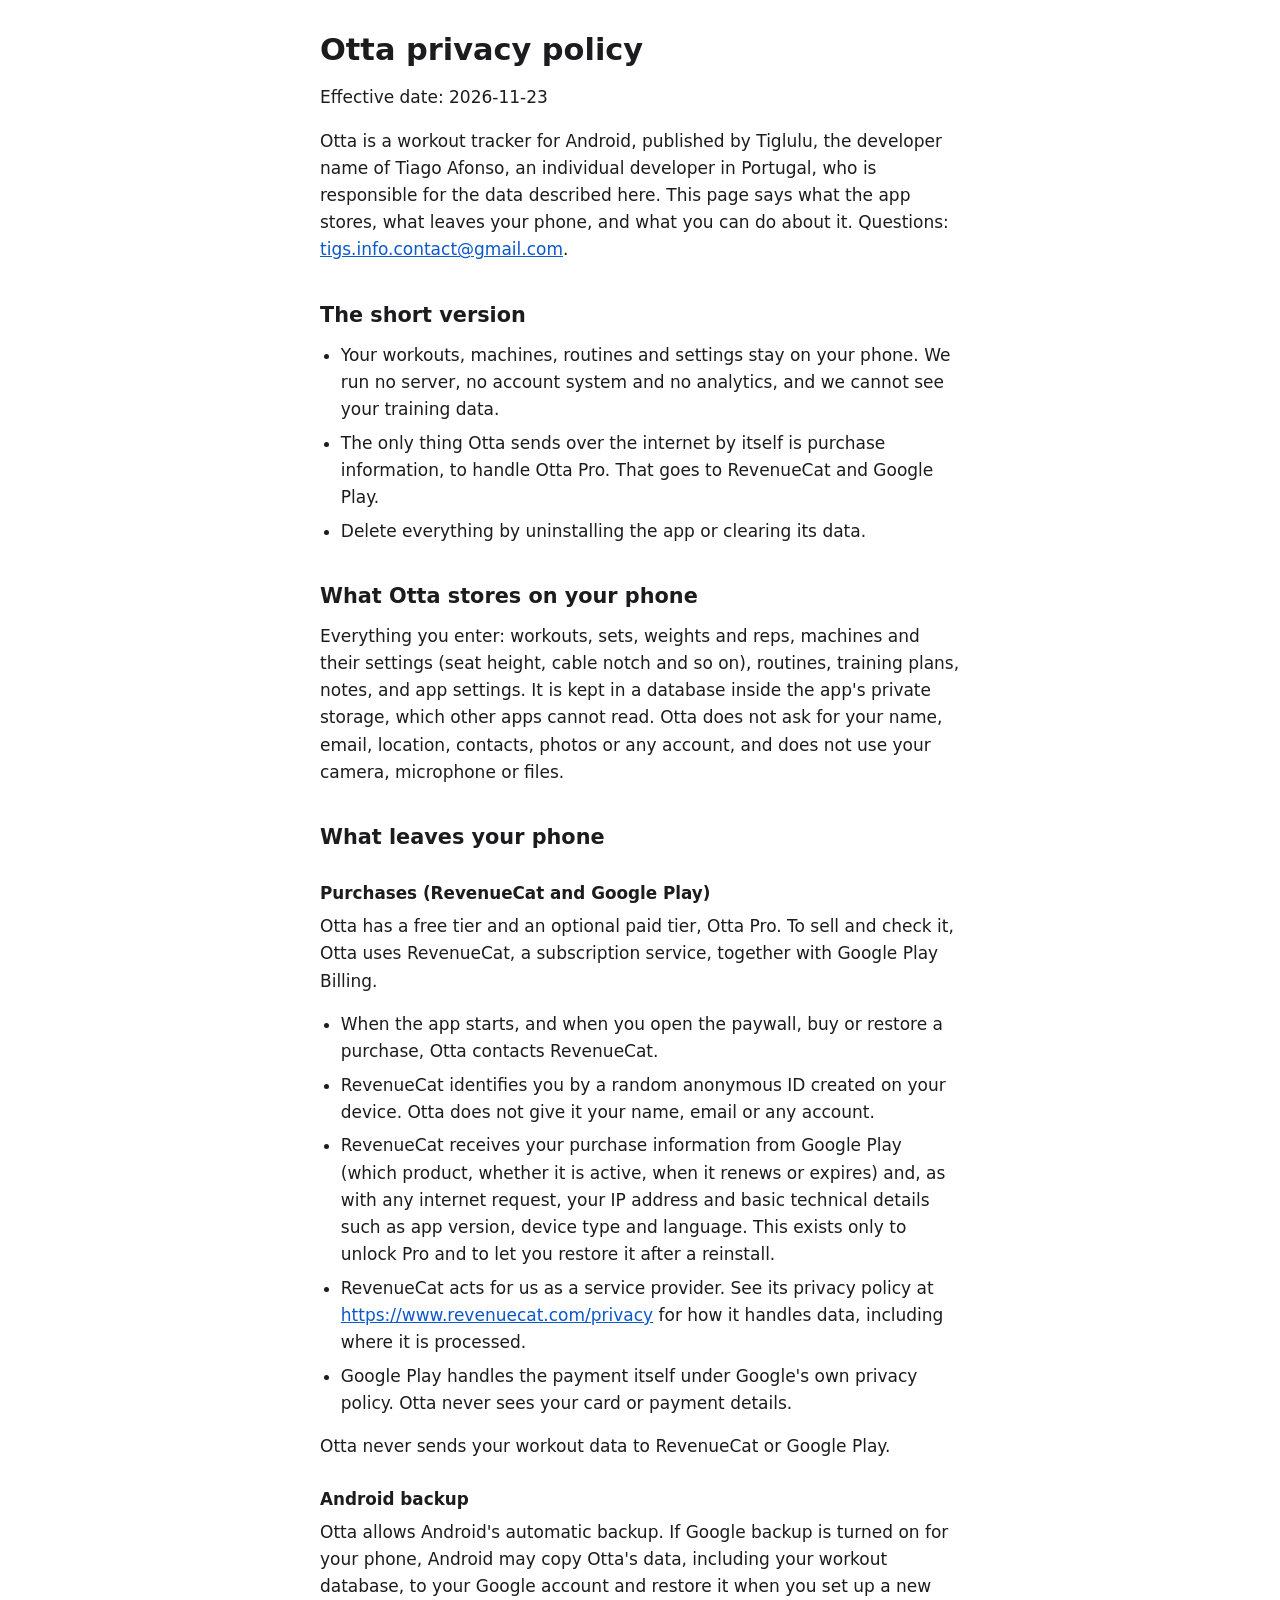
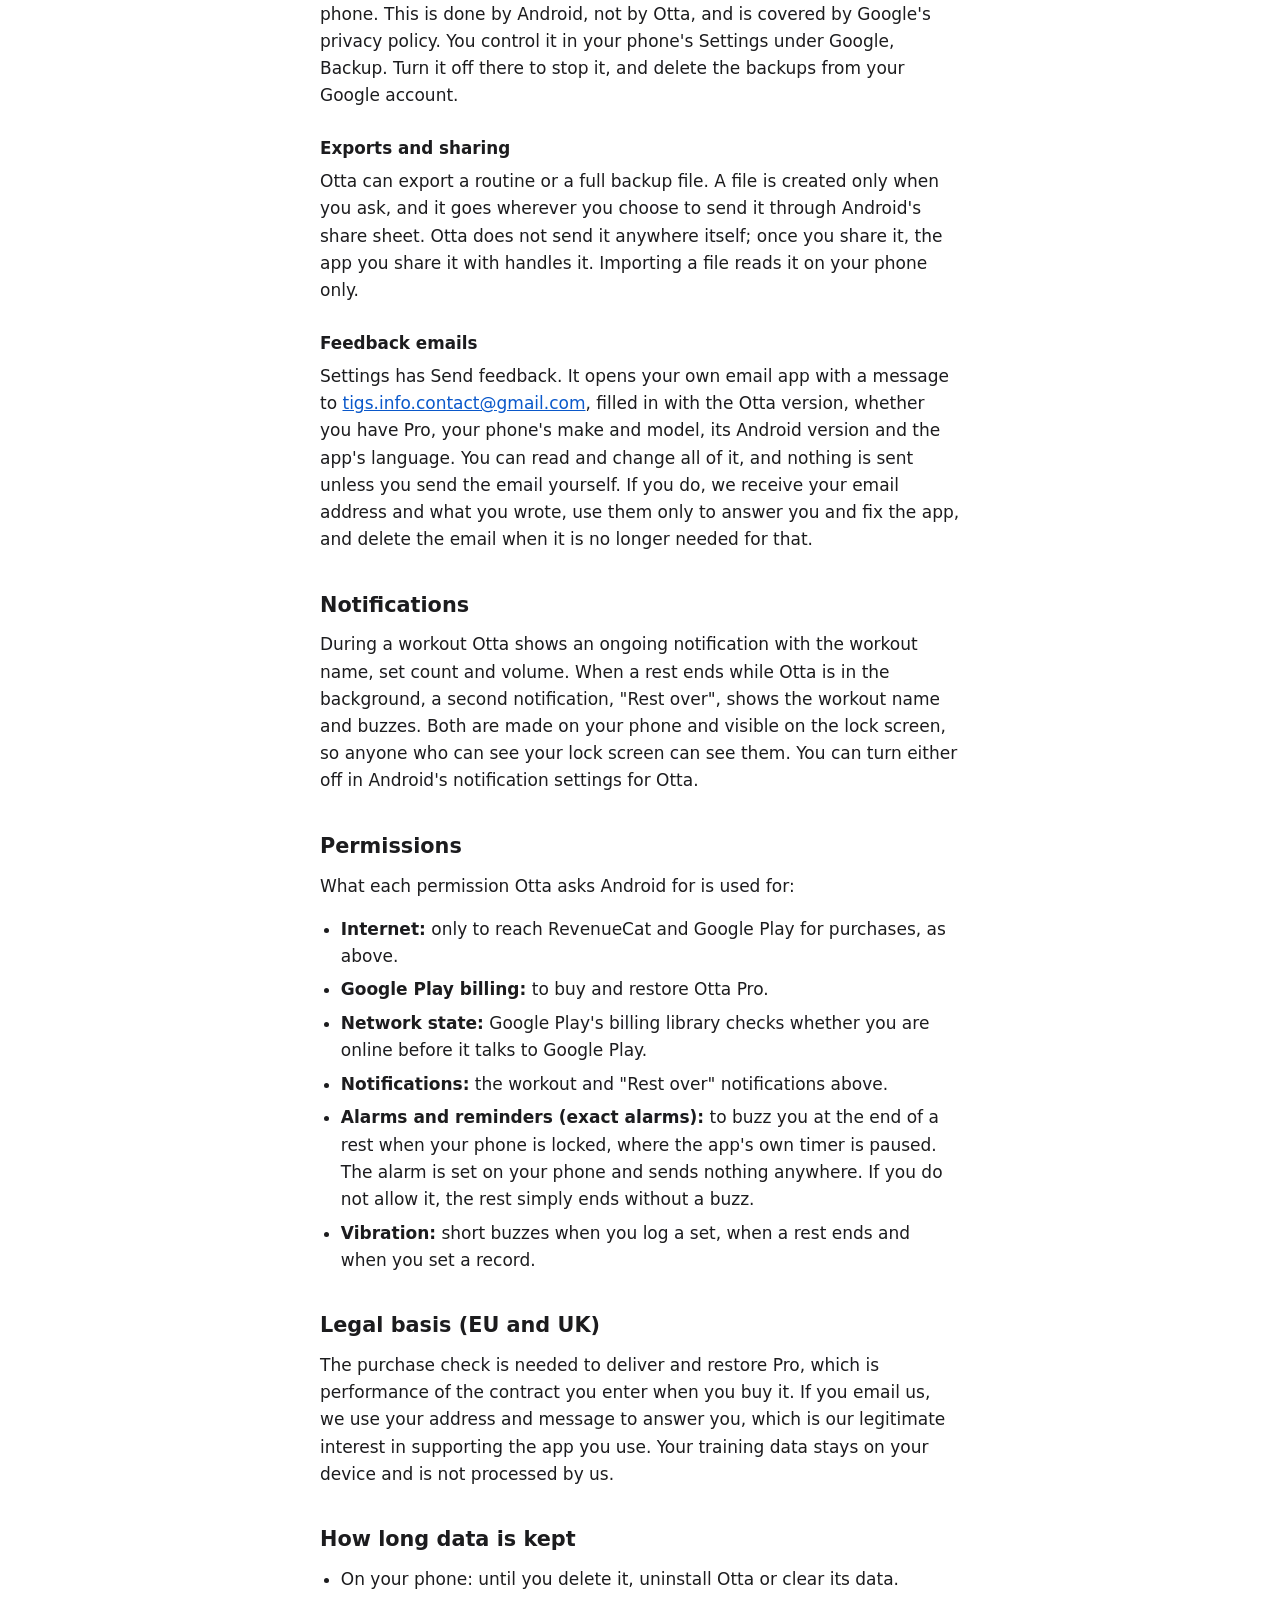
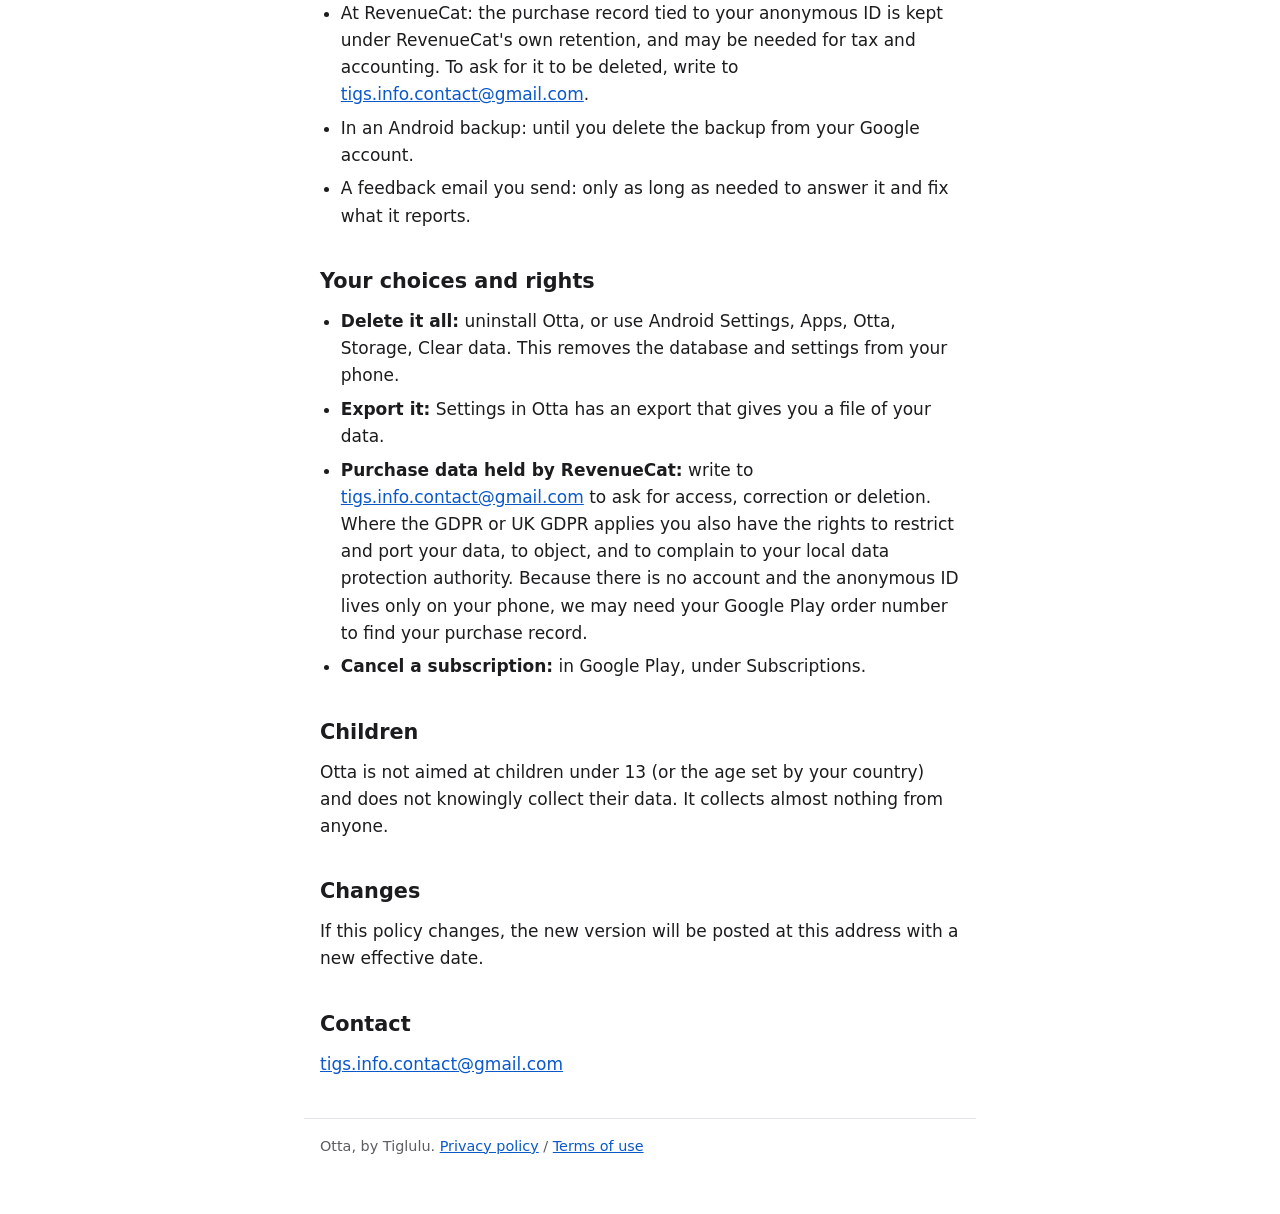
==== otta/privacy/index.html @ e8f97f75 "Otta: privacy policy and terms of use" ====
<!doctype html>
<html lang="en">
<head>
<meta charset="utf-8">
<meta name="viewport" content="width=device-width, initial-scale=1">
<title>Otta privacy policy</title>
<link rel="stylesheet" href="../../style.css">
</head>
<body>
<main>
<h1>Otta privacy policy</h1>
<p>Effective date: 2026-11-23</p>
<p>Otta is a workout tracker for Android, published by Tiglulu, the developer name of Tiago Afonso, an individual developer in Portugal, who is responsible for the data described here. This page says what the app stores, what leaves your phone, and what you can do about it. Questions: <a href="mailto:tigs.info.contact@gmail.com">tigs.info.contact@gmail.com</a>.</p>
<h2>The short version</h2>
<ul>
  <li>Your workouts, machines, routines and settings stay on your phone. We run no server, no account system and no analytics, and we cannot see your training data.</li>
  <li>The only thing Otta sends over the internet by itself is purchase information, to handle Otta Pro. That goes to RevenueCat and Google Play.</li>
  <li>Delete everything by uninstalling the app or clearing its data.</li>
</ul>
<h2>What Otta stores on your phone</h2>
<p>Everything you enter: workouts, sets, weights and reps, machines and their settings (seat height, cable notch and so on), routines, training plans, notes, and app settings. It is kept in a database inside the app's private storage, which other apps cannot read. Otta does not ask for your name, email, location, contacts, photos or any account, and does not use your camera, microphone or files.</p>
<h2>What leaves your phone</h2>
<h3>Purchases (RevenueCat and Google Play)</h3>
<p>Otta has a free tier and an optional paid tier, Otta Pro. To sell and check it, Otta uses RevenueCat, a subscription service, together with Google Play Billing.</p>
<ul>
  <li>When the app starts, and when you open the paywall, buy or restore a purchase, Otta contacts RevenueCat.</li>
  <li>RevenueCat identifies you by a random anonymous ID created on your device. Otta does not give it your name, email or any account.</li>
  <li>RevenueCat receives your purchase information from Google Play (which product, whether it is active, when it renews or expires) and, as with any internet request, your IP address and basic technical details such as app version, device type and language. This exists only to unlock Pro and to let you restore it after a reinstall.</li>
  <li>RevenueCat acts for us as a service provider. See its privacy policy at <a href="https://www.revenuecat.com/privacy">https://www.revenuecat.com/privacy</a> for how it handles data, including where it is processed.</li>
  <li>Google Play handles the payment itself under Google's own privacy policy. Otta never sees your card or payment details.</li>
</ul>
<p>Otta never sends your workout data to RevenueCat or Google Play.</p>
<h3>Android backup</h3>
<p>Otta allows Android's automatic backup. If Google backup is turned on for your phone, Android may copy Otta's data, including your workout database, to your Google account and restore it when you set up a new phone. This is done by Android, not by Otta, and is covered by Google's privacy policy. You control it in your phone's Settings under Google, Backup. Turn it off there to stop it, and delete the backups from your Google account.</p>
<h3>Exports and sharing</h3>
<p>Otta can export a routine or a full backup file. A file is created only when you ask, and it goes wherever you choose to send it through Android's share sheet. Otta does not send it anywhere itself; once you share it, the app you share it with handles it. Importing a file reads it on your phone only.</p>
<h3>Feedback emails</h3>
<p>Settings has Send feedback. It opens your own email app with a message to <a href="mailto:tigs.info.contact@gmail.com">tigs.info.contact@gmail.com</a>, filled in with the Otta version, whether you have Pro, your phone's make and model, its Android version and the app's language. You can read and change all of it, and nothing is sent unless you send the email yourself. If you do, we receive your email address and what you wrote, use them only to answer you and fix the app, and delete the email when it is no longer needed for that.</p>
<h2>Notifications</h2>
<p>During a workout Otta shows an ongoing notification with the workout name, set count and volume. When a rest ends while Otta is in the background, a second notification, "Rest over", shows the workout name and buzzes. Both are made on your phone and visible on the lock screen, so anyone who can see your lock screen can see them. You can turn either off in Android's notification settings for Otta.</p>
<h2>Permissions</h2>
<p>What each permission Otta asks Android for is used for:</p>
<ul>
  <li><strong>Internet:</strong> only to reach RevenueCat and Google Play for purchases, as above.</li>
  <li><strong>Google Play billing:</strong> to buy and restore Otta Pro.</li>
  <li><strong>Network state:</strong> Google Play's billing library checks whether you are online before it talks to Google Play.</li>
  <li><strong>Notifications:</strong> the workout and "Rest over" notifications above.</li>
  <li><strong>Alarms and reminders (exact alarms):</strong> to buzz you at the end of a rest when your phone is locked, where the app's own timer is paused. The alarm is set on your phone and sends nothing anywhere. If you do not allow it, the rest simply ends without a buzz.</li>
  <li><strong>Vibration:</strong> short buzzes when you log a set, when a rest ends and when you set a record.</li>
</ul>
<h2>Legal basis (EU and UK)</h2>
<p>The purchase check is needed to deliver and restore Pro, which is performance of the contract you enter when you buy it. If you email us, we use your address and message to answer you, which is our legitimate interest in supporting the app you use. Your training data stays on your device and is not processed by us.</p>
<h2>How long data is kept</h2>
<ul>
  <li>On your phone: until you delete it, uninstall Otta or clear its data.</li>
  <li>At RevenueCat: the purchase record tied to your anonymous ID is kept under RevenueCat's own retention, and may be needed for tax and accounting. To ask for it to be deleted, write to <a href="mailto:tigs.info.contact@gmail.com">tigs.info.contact@gmail.com</a>.</li>
  <li>In an Android backup: until you delete the backup from your Google account.</li>
  <li>A feedback email you send: only as long as needed to answer it and fix what it reports.</li>
</ul>
<h2>Your choices and rights</h2>
<ul>
  <li><strong>Delete it all:</strong> uninstall Otta, or use Android Settings, Apps, Otta, Storage, Clear data. This removes the database and settings from your phone.</li>
  <li><strong>Export it:</strong> Settings in Otta has an export that gives you a file of your data.</li>
  <li><strong>Purchase data held by RevenueCat:</strong> write to <a href="mailto:tigs.info.contact@gmail.com">tigs.info.contact@gmail.com</a> to ask for access, correction or deletion. Where the GDPR or UK GDPR applies you also have the rights to restrict and port your data, to object, and to complain to your local data protection authority. Because there is no account and the anonymous ID lives only on your phone, we may need your Google Play order number to find your purchase record.</li>
  <li><strong>Cancel a subscription:</strong> in Google Play, under Subscriptions.</li>
</ul>
<h2>Children</h2>
<p>Otta is not aimed at children under 13 (or the age set by your country) and does not knowingly collect their data. It collects almost nothing from anyone.</p>
<h2>Changes</h2>
<p>If this policy changes, the new version will be posted at this address with a new effective date.</p>
<h2>Contact</h2>
<p><a href="mailto:tigs.info.contact@gmail.com">tigs.info.contact@gmail.com</a></p>
</main>
<footer>
<p>Otta, by Tiglulu. <a href="../privacy/">Privacy policy</a> <span aria-hidden="true">/</span> <a href="../terms/">Terms of use</a></p>
</footer>
</body>
</html>
---- style.css ----
:root {
  color-scheme: light dark;
  --bg: #ffffff;
  --text: #1c1c1e;
  --muted: #5c5c63;
  --line: #e2e2e6;
  --link: #0a58ca;
}
@media (prefers-color-scheme: dark) {
  :root {
    --bg: #121214;
    --text: #ececef;
    --muted: #a3a3ab;
    --line: #2c2c30;
    --link: #8ab4ff;
  }
}
* { box-sizing: border-box; }
body {
  margin: 0;
  background: var(--bg);
  color: var(--text);
  font: 17px/1.6 system-ui, -apple-system, "Segoe UI", Roboto, sans-serif;
  -webkit-text-size-adjust: 100%;
}
main, footer {
  max-width: 42rem;
  margin: 0 auto;
  padding: 0 16px;
}
main { padding-top: 32px; padding-bottom: 24px; }
h1 { font-size: 1.9rem; line-height: 1.2; margin: 0 0 1rem; }
h2 { font-size: 1.3rem; margin: 2.2rem 0 0.6rem; }
h3 { font-size: 1.05rem; margin: 1.6rem 0 0.4rem; }
p, ul { margin: 0 0 1rem; }
ul { padding-left: 1.3rem; }
li { margin-bottom: 0.4rem; }
a { color: var(--link); overflow-wrap: anywhere; }
footer {
  border-top: 1px solid var(--line);
  color: var(--muted);
  font-size: 0.9rem;
  padding-top: 16px;
  padding-bottom: 40px;
}
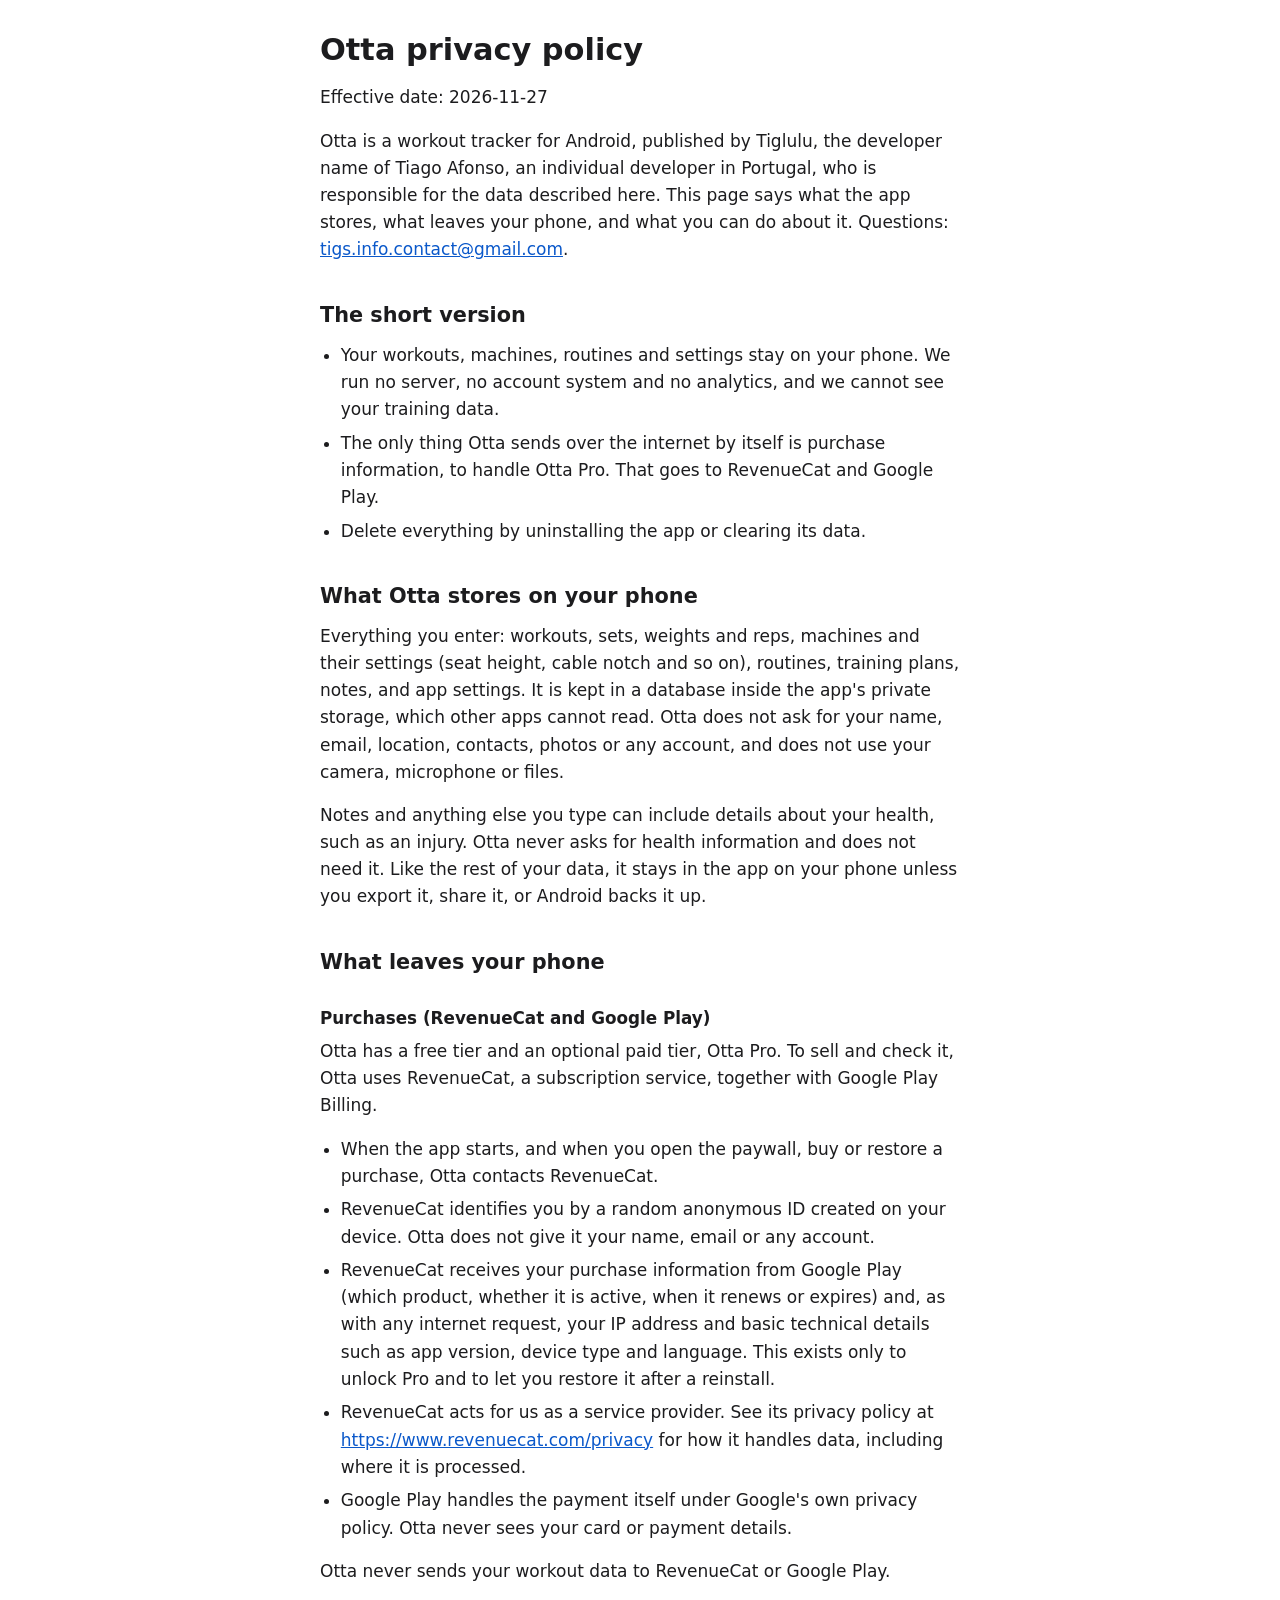
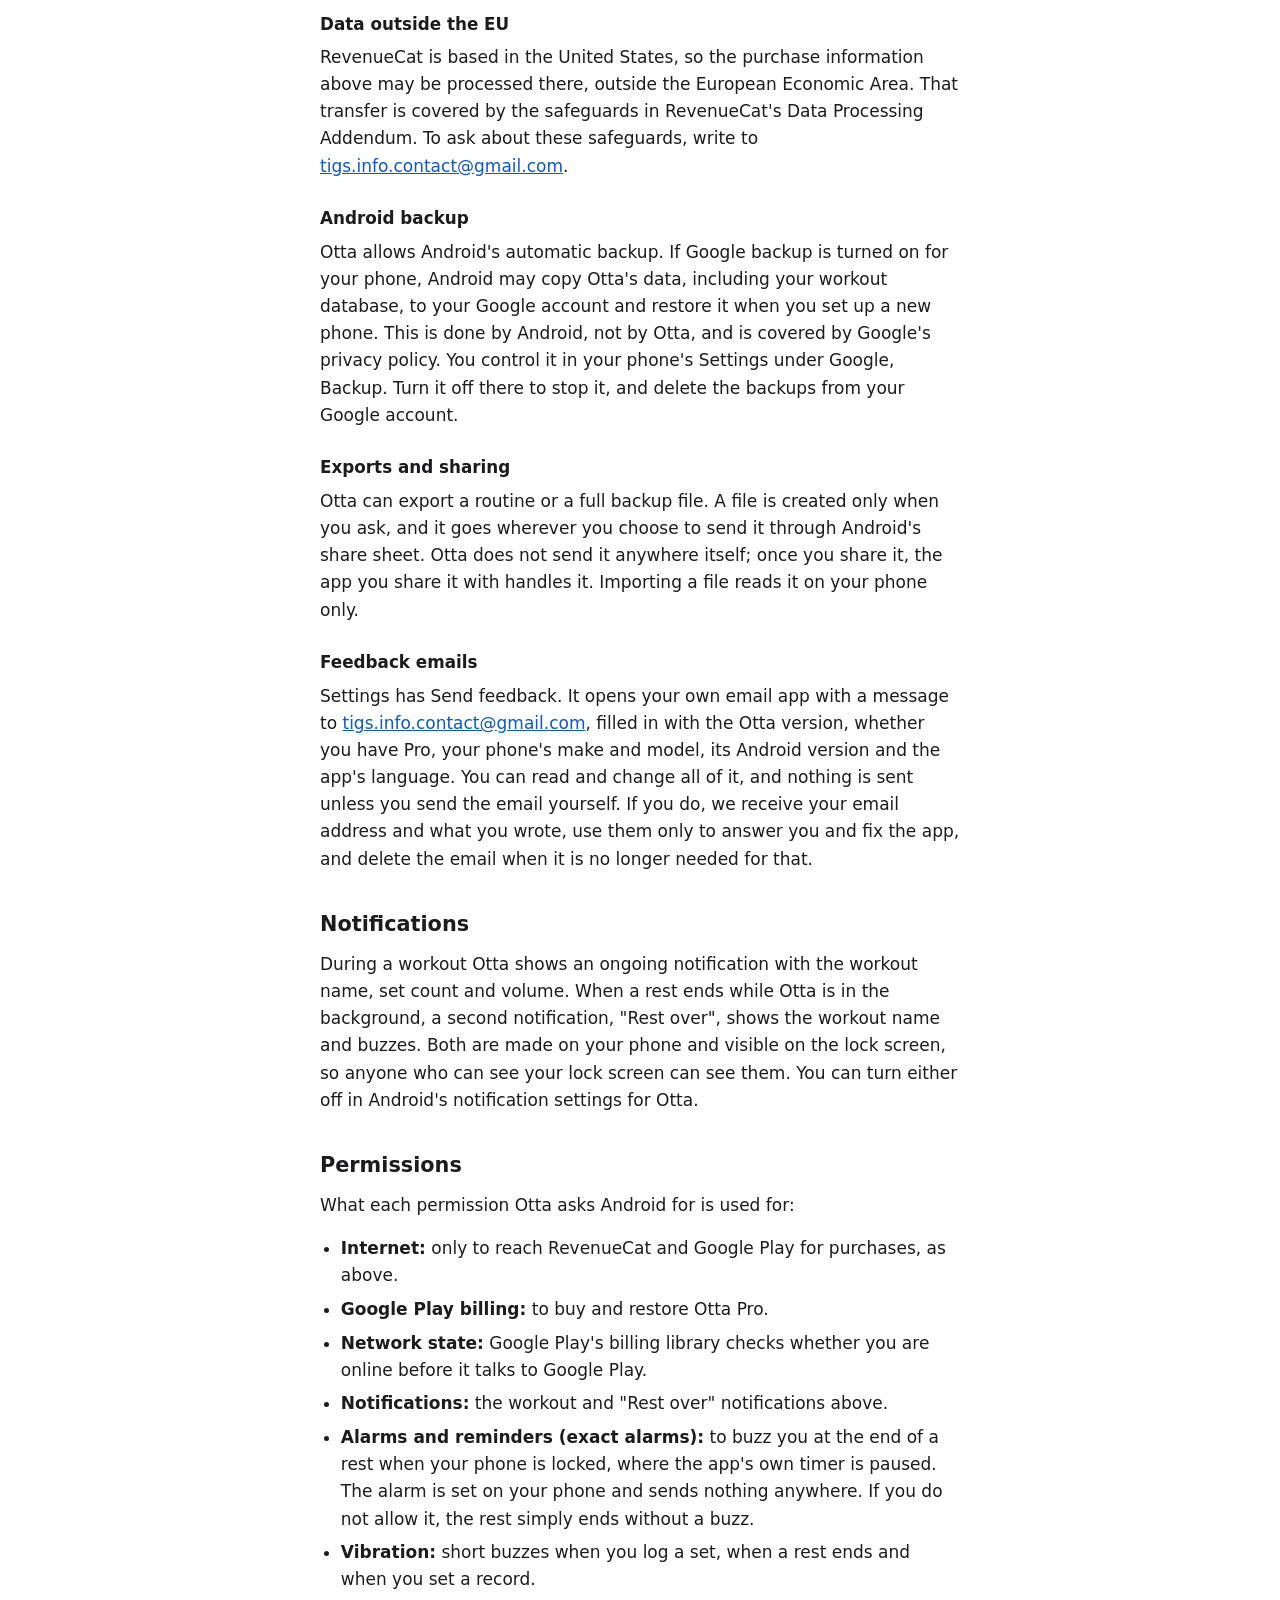
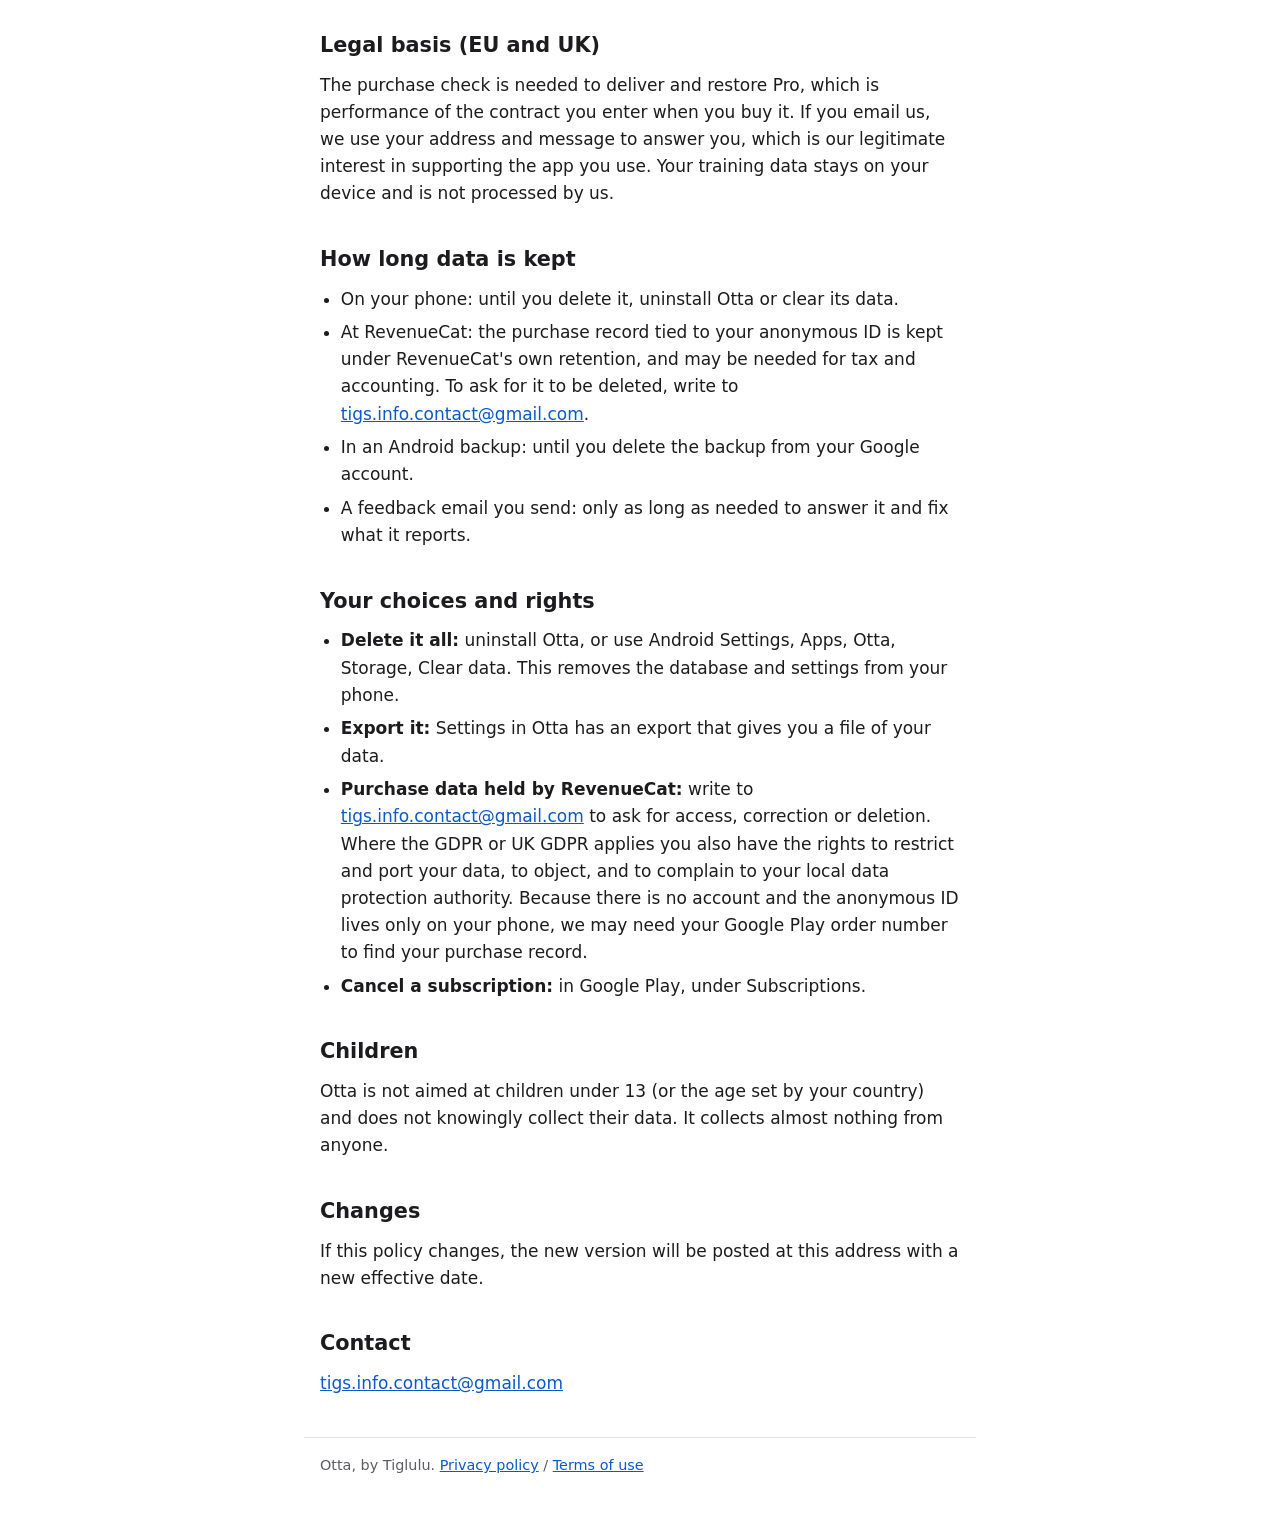
==== commit a46b388d: "Otta privacy policy: data outside the EU, health details in notes Co-Authored-By: Claude Opus 5.5 <n" ====
--- a/otta/privacy/index.html
+++ b/otta/privacy/index.html
@@ -9,7 +9,7 @@
 <body>
 <main>
 <h1>Otta privacy policy</h1>
-<p>Effective date: 2026-11-23</p>
+<p>Effective date: 2026-11-27</p>
 <p>Otta is a workout tracker for Android, published by Tiglulu, the developer name of Tiago Afonso, an individual developer in Portugal, who is responsible for the data described here. This page says what the app stores, what leaves your phone, and what you can do about it. Questions: <a href="mailto:tigs.info.contact@gmail.com">tigs.info.contact@gmail.com</a>.</p>
 <h2>The short version</h2>
 <ul>
@@ -19,6 +19,7 @@
 </ul>
 <h2>What Otta stores on your phone</h2>
 <p>Everything you enter: workouts, sets, weights and reps, machines and their settings (seat height, cable notch and so on), routines, training plans, notes, and app settings. It is kept in a database inside the app's private storage, which other apps cannot read. Otta does not ask for your name, email, location, contacts, photos or any account, and does not use your camera, microphone or files.</p>
+<p>Notes and anything else you type can include details about your health, such as an injury. Otta never asks for health information and does not need it. Like the rest of your data, it stays in the app on your phone unless you export it, share it, or Android backs it up.</p>
 <h2>What leaves your phone</h2>
 <h3>Purchases (RevenueCat and Google Play)</h3>
 <p>Otta has a free tier and an optional paid tier, Otta Pro. To sell and check it, Otta uses RevenueCat, a subscription service, together with Google Play Billing.</p>
@@ -30,6 +31,8 @@
   <li>Google Play handles the payment itself under Google's own privacy policy. Otta never sees your card or payment details.</li>
 </ul>
 <p>Otta never sends your workout data to RevenueCat or Google Play.</p>
+<h3>Data outside the EU</h3>
+<p>RevenueCat is based in the United States, so the purchase information above may be processed there, outside the European Economic Area. That transfer is covered by the safeguards in RevenueCat's Data Processing Addendum. To ask about these safeguards, write to <a href="mailto:tigs.info.contact@gmail.com">tigs.info.contact@gmail.com</a>.</p>
 <h3>Android backup</h3>
 <p>Otta allows Android's automatic backup. If Google backup is turned on for your phone, Android may copy Otta's data, including your workout database, to your Google account and restore it when you set up a new phone. This is done by Android, not by Otta, and is covered by Google's privacy policy. You control it in your phone's Settings under Google, Backup. Turn it off there to stop it, and delete the backups from your Google account.</p>
 <h3>Exports and sharing</h3>
